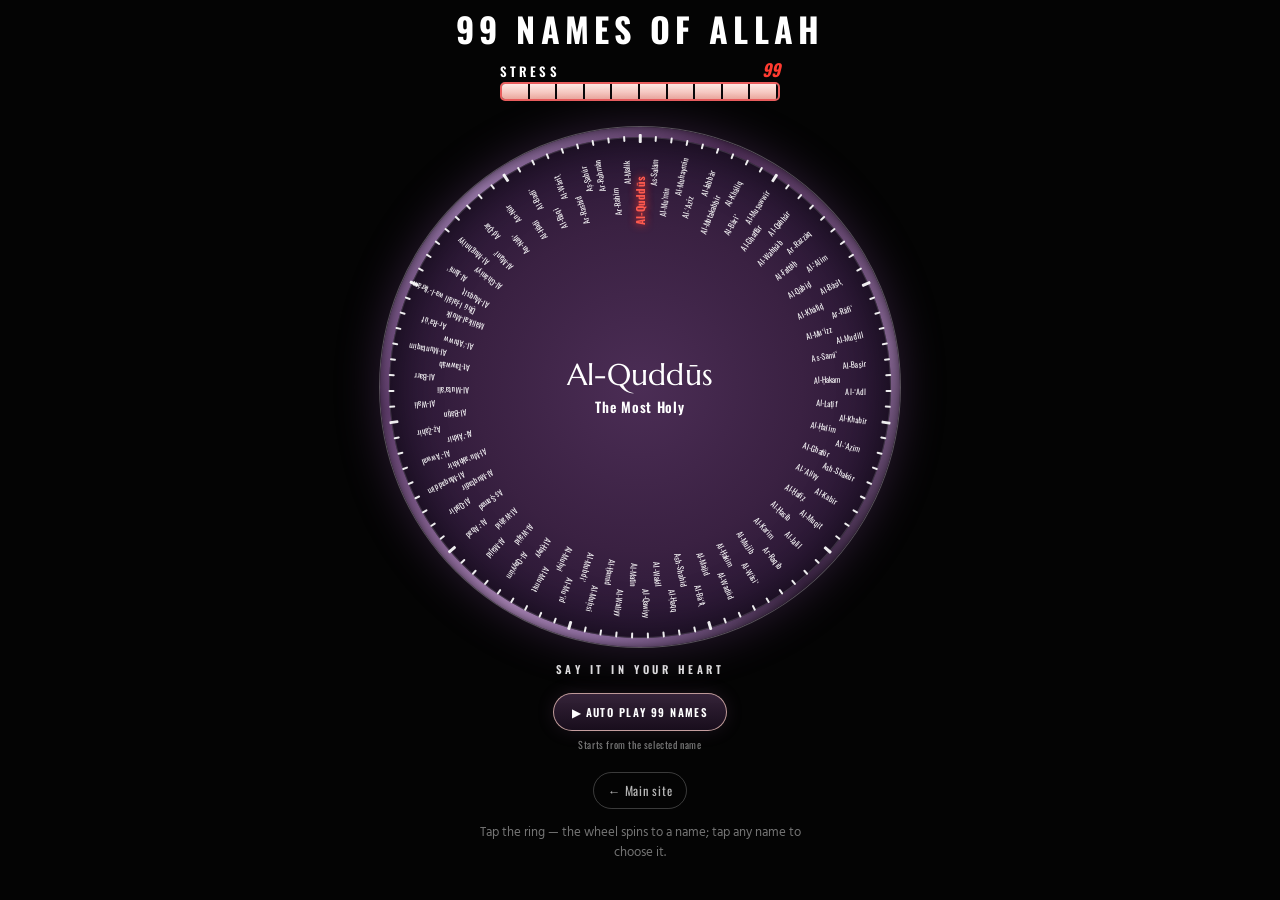
==== dial.html @ 5c5445d1 "Display English names with Arabic pronunciation Co-authored-by: arena-agent <297053741+arena-agent@u" ====
<!DOCTYPE html>
<html lang="en" data-lang="en">
<head>
<meta charset="UTF-8" />
<meta name="viewport" content="width=device-width, initial-scale=1.0" />
<title>99 Names of Allah — The Dial · ৯৯ নামের ঘড়ি</title>
<link rel="preconnect" href="https://fonts.googleapis.com" />
<link rel="preconnect" href="https://fonts.gstatic.com" crossorigin />
<link href="https://fonts.googleapis.com/css2?family=Oswald:wght@400;500;600;700&family=Marcellus&family=Hind+Siliguri:wght@400;500;600&display=swap" rel="stylesheet" />
<link rel="stylesheet" href="dial.css" />
</head>
<body>

<header class="hd">
  <h1>99 NAMES OF ALLAH</h1>
  <div class="stress-row">
    <span class="s-label">STRESS</span>
    <span class="s-val" id="stressVal">99</span>
  </div>
  <div class="bar" aria-hidden="true">
    <div class="fill" id="stressFill"></div>
    <div class="segs"></div>
  </div>
</header>

<main class="stage-wrap">
  <div class="dial" id="dial">
    <div class="rim" aria-hidden="true"></div>
    <div class="face" aria-hidden="true"></div>
    <div class="ticks" id="ticks" aria-hidden="true"></div>

    <!-- rotating wheel of 99 names -->
    <div class="wheel" id="wheel" role="group" aria-label="99-name clock face"></div>
  </div>
  <div class="clock-name" aria-live="polite" aria-atomic="true">
    <div class="nm" id="nm" lang="en" dir="ltr">Al-Quddūs</div>
    <div class="mn" id="mn" lang="en" dir="ltr">The Most Holy</div>
  </div>
</main>

<section class="name-block">
  <div class="mn-bn" id="mnBn">পবিত্রতম</div>
  <div class="motto">SAY IT IN YOUR HEART</div>
  <div class="auto-controls">
    <button class="auto-play" id="autoPlayBtn" type="button" aria-pressed="false">▶ Auto Play 99 Names</button>
    <p class="auto-status" id="autoStatus" role="status" aria-live="polite">Starts from the selected name</p>
  </div>
  <div class="links">
    <a href="index.html">← <span class="lg-bn">মূল সাইট</span><span class="lg-en">Main site</span></a>
  </div>
  <p class="hint">
    <span class="lg-bn">ঘড়ির বৃত্তে চাপ দাও — ইচ্ছেমতো নামে ঘুরবে; কোনো নামে চাপ দিলে সেটাই বাছাই হবে।</span>
    <span class="lg-en">Tap the ring — the wheel spins to a name; tap any name to choose it.</span>
  </p>
</section>

<script src="dial.js"></script>
</body>
</html>
---- dial.css ----
/* ═══ 99 Names of Allah — the dial (clock) ═══
   Design matched to reference: black bg, segmented STRESS bar,
   metallic purple rim, radial 99-name ring, clean center display. */
:root{
  --red:#ff3b30;
  --red-soft:#ff9d94;
  --pink:#f6c9c2;
  --bg:#040404;
  --dial:min(90vw, 58svh, 520px);
}
*{margin:0;padding:0;box-sizing:border-box}
html,body{height:100%}
body{
  background:var(--bg);color:#fff;
  font-family:'Oswald','Arial Narrow',sans-serif;
  display:flex;flex-direction:column;align-items:center;
  min-height:100svh;padding:10px 14px 36px;
  -webkit-tap-highlight-color:transparent;overflow-x:hidden;
}
[data-lang="bn"] .lg-en{display:none !important}
[data-lang="en"] .lg-bn{display:none !important}
a{color:inherit;text-decoration:none}
button{font:inherit;color:inherit;background:none;border:none}

/* ─── header + stress ─── */
.hd{width:min(100%,440px);text-align:center}
.hd h1{
  font-weight:700;font-size:clamp(24px,6vw,34px);
  letter-spacing:.15em;line-height:1.1;
}
.stress-row{
  display:flex;justify-content:space-between;align-items:baseline;
  width:min(55vw,280px);margin:10px auto 0;
}
.s-label{font-weight:600;letter-spacing:.24em;font-size:13px}
.s-val{color:var(--red);font-weight:700;font-size:17px;font-style:italic}
.bar{
  position:relative;width:min(55vw,280px);height:19px;margin:0 auto;
  border:2px solid #e85d5d;border-radius:5px;
  background:#1a0606;overflow:hidden;
}
.fill{
  position:absolute;left:0;top:0;bottom:0;width:100%;
  background:linear-gradient(180deg,#fde8e3,var(--pink) 55%,#eaa79d);
  transition:width .6s ease, background .6s ease;
}
.fill.zen{background:linear-gradient(180deg,#c9f5dd,#7fe3ae 55%,#4cc98a)}
.segs{
  position:absolute;inset:0;pointer-events:none;
  background:repeating-linear-gradient(
    to right, transparent 0 calc(10% - 2px),
    #090608 calc(10% - 2px) 10%
  );
}

/* ─── dial ─── */
.stage-wrap{
  position:relative;display:flex;flex-direction:column;align-items:center;
  width:var(--dial);margin-top:26px;
}
.dial{
  position:relative;width:100%;aspect-ratio:1;
  user-select:none;
}
/* metallic purple outer rim (like the reference photo) */
.rim{
  position:absolute;inset:0;border-radius:50%;
  background:
    conic-gradient(from 210deg,
      #a17eae 0deg, #5d3b69 55deg, #9273a3 110deg,
      #4a2b52 170deg, #82638f 230deg, #392341 290deg,
      #8c6b9d 340deg, #a17eae 360deg);
  box-shadow:
    0 0 0 1px rgba(255,255,255,.28),
    0 0 46px rgba(150,90,180,.28),
    inset 0 0 10px rgba(0,0,0,.55);
}
.face{
  position:absolute;inset:1.8%;border-radius:50%;
  background:
    radial-gradient(circle at 50% 50%, #4b2d55 0%, #3a2142 46%, #241430 78%, #150a18 100%);
  box-shadow:
    inset 0 0 0 1px rgba(255,255,255,.14),
    inset 0 0 46px rgba(0,0,0,.6);
}
.ticks,.wheel{position:absolute;inset:1.8%;border-radius:50%}
.ticks{pointer-events:none}
.tick{
  position:absolute;left:50%;top:50%;width:2px;height:6px;
  background:rgba(255,255,255,.92);border-radius:1px;
  transform-origin:0 0;
}
.tick.long{height:9px;width:2.5px}

.wheel{transition:transform 1.4s cubic-bezier(.12,.72,.15,1);cursor:pointer}
/* names run RADIALLY (along the radius), two staggered rows — as in the reference */
.lbl{
  position:absolute;left:50%;top:50%;
  transform-origin:0 0;white-space:nowrap;
  font-family:'Oswald','Arial Narrow',sans-serif;direction:ltr;unicode-bidi:normal;
  font-size:clamp(5px,1.55vw,8px);
  font-weight:400;letter-spacing:.01em;line-height:1;
  color:rgba(255,255,255,.94);
  padding:0;cursor:pointer;
  transition:color .2s, text-shadow .2s, font-size .25s ease;
}
.lbl:hover{color:#ffd9d5;text-shadow:0 0 6px rgba(255,80,70,.8)}
.lbl.on{
  z-index:3;font-size:clamp(7.5px,2.3vw,11px);
  color:#ff5a4e;text-shadow:0 0 8px rgba(255,59,48,.95);font-weight:700;
}
.lbl:focus-visible,.links a:focus-visible{
  outline:2px solid var(--pink);outline-offset:3px;
}

/* ─── selected name: below the dial on phones, centered inside on laptops/desktops ─── */
.clock-name{text-align:center;width:100%;margin-top:18px}
.name-block{text-align:center;margin-top:14px;width:min(100%,520px)}
.nm{
  font-family:'Marcellus',serif;font-size:clamp(38px,10vw,50px);
  line-height:1.05;letter-spacing:.01em;direction:ltr;
}
.mn{font-weight:600;font-size:16px;letter-spacing:.05em;margin-top:8px}
.mn-bn{display:none}
.motto{
  margin-top:0;font-weight:600;font-size:11px;
  letter-spacing:.32em;color:rgba(255,255,255,.88);
}
.auto-controls{display:grid;justify-items:center;gap:6px;margin-top:16px}
.auto-play{
  min-height:38px;padding:8px 18px;border:1px solid rgba(246,201,194,.75);
  border-radius:999px;background:linear-gradient(180deg,rgba(111,72,119,.46),rgba(37,20,43,.64));
  color:#fff;font-size:11px;font-weight:600;letter-spacing:.13em;text-transform:uppercase;
  cursor:pointer;box-shadow:0 0 18px rgba(145,95,158,.16);
  transition:background .2s,border-color .2s,box-shadow .2s,transform .2s;
}
.auto-play:hover{border-color:var(--pink);box-shadow:0 0 18px rgba(255,120,110,.3)}
.auto-play:active{transform:scale(.97)}
.auto-play[aria-pressed="true"]{border-color:var(--red-soft);background:rgba(120,27,34,.48)}
.auto-status{min-height:14px;color:rgba(255,255,255,.48);font-size:10px;letter-spacing:.06em}
.links{
  margin-top:20px;display:flex;gap:14px;justify-content:center;flex-wrap:wrap;
  font-size:12.5px;letter-spacing:.06em;
}
.links a{
  color:rgba(255,255,255,.72);border:1px solid rgba(255,255,255,.22);
  padding:8px 14px;border-radius:99px;transition:.25s;
}
.links a:hover{color:#fff;border-color:var(--red);box-shadow:0 0 14px rgba(255,59,48,.35)}
.hint{
  margin-top:14px;font-family:'Hind Siliguri','Oswald',sans-serif;
  font-size:12.5px;line-height:1.55;color:rgba(255,255,255,.45);
  max-width:340px;margin-left:auto;margin-right:auto;
}
@media (min-width:768px){
  .clock-name{
    position:absolute;left:50%;top:50%;transform:translate(-50%,-50%);
    width:70%;margin:0;z-index:4;pointer-events:none;
  }
  .clock-name .nm{font-size:clamp(18px,2.5vw,30px);line-height:1.08}
  .clock-name .mn{font-size:clamp(10px,1.15vw,14px);line-height:1.25;margin-top:6px}
}
@media (max-width:420px){
  .hd h1{letter-spacing:.1em}
}
@media (prefers-reduced-motion:reduce){
  .wheel{transition-duration:.2s !important}
}
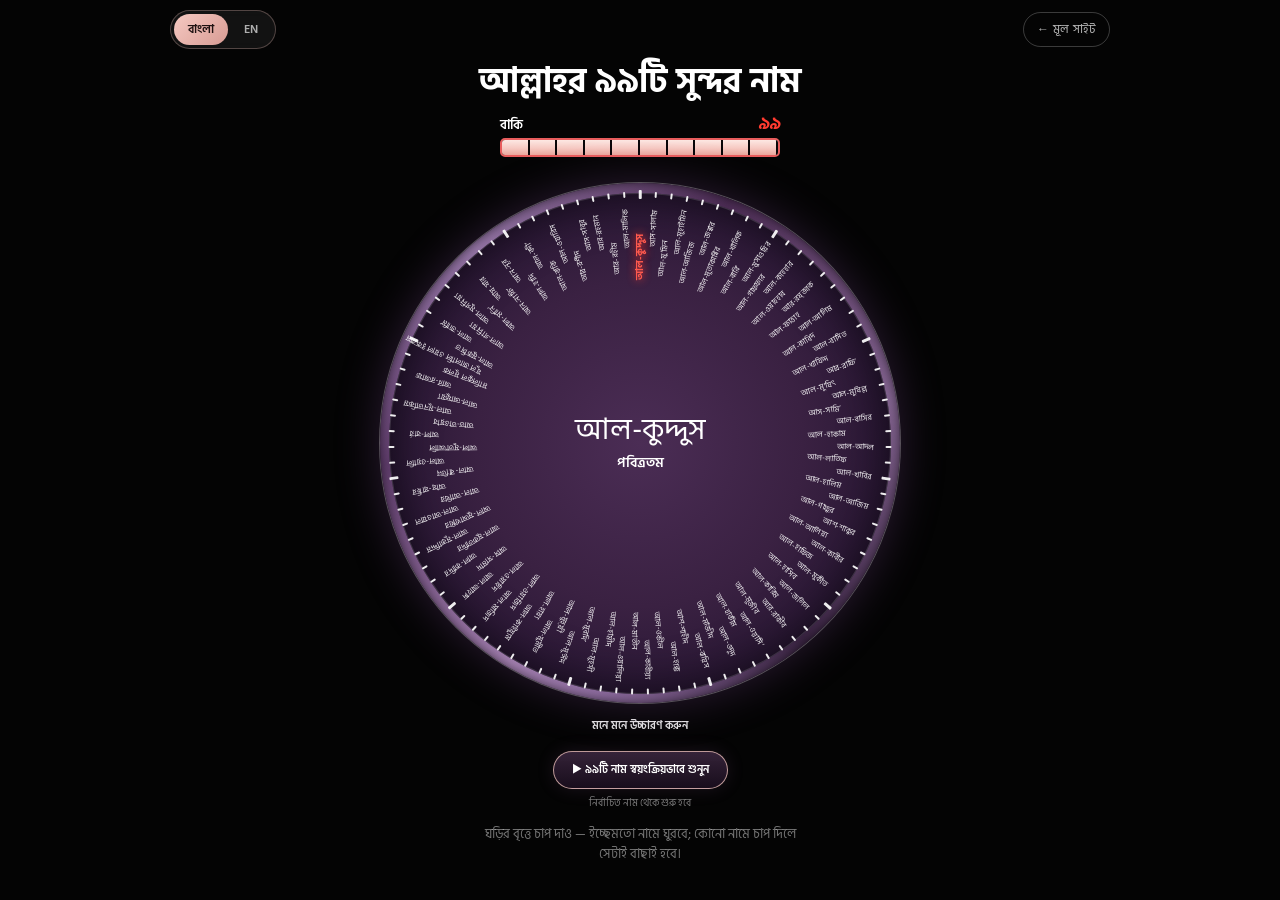
==== commit 509c67f3: "Sync Bangla and English across site and dial Co-authored-by: arena-agent <297053741+arena-agent@user" ====
--- a/dial.html
+++ b/dial.html
@@ -1,9 +1,10 @@
 <!DOCTYPE html>
-<html lang="en" data-lang="en">
+<html lang="bn" data-lang="bn">
 <head>
 <meta charset="UTF-8" />
 <meta name="viewport" content="width=device-width, initial-scale=1.0" />
-<title>99 Names of Allah — The Dial · ৯৯ নামের ঘড়ি</title>
+<title>আল্লাহর ৯৯টি সুন্দর নাম · ডায়াল</title>
+<meta id="pageDescription" name="description" content="আল্লাহর ৯৯টি সুন্দর নাম, বাংলা উচ্চারণ ও অর্থসহ ইন্টার‌্যাকটিভ ডায়াল।" />
 <link rel="preconnect" href="https://fonts.googleapis.com" />
 <link rel="preconnect" href="https://fonts.gstatic.com" crossorigin />
 <link href="https://fonts.googleapis.com/css2?family=Oswald:wght@400;500;600;700&family=Marcellus&family=Hind+Siliguri:wght@400;500;600&display=swap" rel="stylesheet" />
@@ -11,11 +12,22 @@
 </head>
 <body>
 
+<nav class="site-nav" aria-label="সাইট নেভিগেশন">
+  <div class="lang-toggle" role="group" aria-label="ওয়েবসাইটের ভাষা">
+    <button type="button" data-ui="bn" class="active">বাংলা</button>
+    <button type="button" data-ui="en">EN</button>
+  </div>
+  <a class="home-link" href="index.html">
+    <span class="lg-bn">← মূল সাইট</span>
+    <span class="lg-en">← Main site</span>
+  </a>
+</nav>
+
 <header class="hd">
-  <h1>99 NAMES OF ALLAH</h1>
+  <h1><span class="lg-bn">আল্লাহর ৯৯টি সুন্দর নাম</span><span class="lg-en">99 NAMES OF ALLAH</span></h1>
   <div class="stress-row">
-    <span class="s-label">STRESS</span>
-    <span class="s-val" id="stressVal">99</span>
+    <span class="s-label"><span class="lg-bn">বাকি</span><span class="lg-en">REMAINING</span></span>
+    <span class="s-val" id="stressVal">৯৯</span>
   </div>
   <div class="bar" aria-hidden="true">
     <div class="fill" id="stressFill"></div>
@@ -30,23 +42,19 @@
     <div class="ticks" id="ticks" aria-hidden="true"></div>
 
     <!-- rotating wheel of 99 names -->
-    <div class="wheel" id="wheel" role="group" aria-label="99-name clock face"></div>
+    <div class="wheel" id="wheel" role="group" aria-label="৯৯টি নামের ডায়াল"></div>
   </div>
   <div class="clock-name" aria-live="polite" aria-atomic="true">
-    <div class="nm" id="nm" lang="en" dir="ltr">Al-Quddūs</div>
-    <div class="mn" id="mn" lang="en" dir="ltr">The Most Holy</div>
+    <div class="nm" id="nm" lang="bn" dir="ltr">আল-কুদ্দুস</div>
+    <div class="mn" id="mn" lang="bn" dir="ltr">পবিত্রতম</div>
   </div>
 </main>
 
 <section class="name-block">
-  <div class="mn-bn" id="mnBn">পবিত্রতম</div>
-  <div class="motto">SAY IT IN YOUR HEART</div>
+  <div class="motto"><span class="lg-bn">মনে মনে উচ্চারণ করুন</span><span class="lg-en">SAY IT IN YOUR HEART</span></div>
   <div class="auto-controls">
-    <button class="auto-play" id="autoPlayBtn" type="button" aria-pressed="false">▶ Auto Play 99 Names</button>
-    <p class="auto-status" id="autoStatus" role="status" aria-live="polite">Starts from the selected name</p>
-  </div>
-  <div class="links">
-    <a href="index.html">← <span class="lg-bn">মূল সাইট</span><span class="lg-en">Main site</span></a>
+    <button class="auto-play" id="autoPlayBtn" type="button" aria-pressed="false">▶ ৯৯টি নাম স্বয়ংক্রিয়ভাবে শুনুন</button>
+    <p class="auto-status" id="autoStatus" role="status" aria-live="polite">নির্বাচিত নাম থেকে শুরু হবে</p>
   </div>
   <p class="hint">
     <span class="lg-bn">ঘড়ির বৃত্তে চাপ দাও — ইচ্ছেমতো নামে ঘুরবে; কোনো নামে চাপ দিলে সেটাই বাছাই হবে।</span>
--- a/dial.css
+++ b/dial.css
@@ -1,5 +1,5 @@
 /* ═══ 99 Names of Allah — the dial (clock) ═══
-   Design matched to reference: black bg, segmented STRESS bar,
+   Design matched to reference: black bg, segmented remaining-count bar,
    metallic purple rim, radial 99-name ring, clean center display. */
 :root{
   --red:#ff3b30;
@@ -21,6 +21,29 @@
 [data-lang="en"] .lg-bn{display:none !important}
 a{color:inherit;text-decoration:none}
 button{font:inherit;color:inherit;background:none;border:none}
+html[data-lang="bn"] body{font-family:'Hind Siliguri',sans-serif}
+
+/* ─── shared site navigation ─── */
+.site-nav{
+  width:min(100%,940px);display:flex;align-items:center;justify-content:space-between;
+  gap:14px;margin:0 auto 14px;
+}
+.lang-toggle{
+  display:flex;gap:2px;padding:3px;flex:0 0 auto;
+  border:1px solid rgba(246,201,194,.28);border-radius:99px;
+  background:rgba(255,255,255,.06);backdrop-filter:blur(6px);
+}
+.lang-toggle button{
+  padding:6px 14px;border-radius:99px;color:rgba(255,255,255,.66);
+  font-size:12px;font-weight:600;cursor:pointer;transition:.2s;
+}
+.lang-toggle button:hover{color:#fff}
+.lang-toggle button.active{color:#1e1111;background:linear-gradient(135deg,#f6c9c2,#d79b93)}
+.home-link{
+  border:1px solid rgba(255,255,255,.22);border-radius:99px;padding:7px 13px;
+  color:rgba(255,255,255,.72);font-size:12px;letter-spacing:.03em;transition:.2s;
+}
+.home-link:hover{color:#fff;border-color:var(--pink)}
 
 /* ─── header + stress ─── */
 .hd{width:min(100%,440px);text-align:center}
@@ -28,11 +51,13 @@
   font-weight:700;font-size:clamp(24px,6vw,34px);
   letter-spacing:.15em;line-height:1.1;
 }
+html[data-lang="bn"] body .hd h1{letter-spacing:0}
 .stress-row{
   display:flex;justify-content:space-between;align-items:baseline;
   width:min(55vw,280px);margin:10px auto 0;
 }
 .s-label{font-weight:600;letter-spacing:.24em;font-size:13px}
+html[data-lang="bn"] body .s-label{letter-spacing:0}
 .s-val{color:var(--red);font-weight:700;font-size:17px;font-style:italic}
 .bar{
   position:relative;width:min(55vw,280px);height:19px;margin:0 auto;
@@ -109,7 +134,9 @@
   z-index:3;font-size:clamp(7.5px,2.3vw,11px);
   color:#ff5a4e;text-shadow:0 0 8px rgba(255,59,48,.95);font-weight:700;
 }
-.lbl:focus-visible,.links a:focus-visible{
+html[data-lang="bn"] body .lbl{font-family:'Hind Siliguri',sans-serif}
+html[data-lang="bn"] body .lbl.on{font-size:clamp(7px,2vw,10px)}
+.lbl:focus-visible,.home-link:focus-visible{
   outline:2px solid var(--pink);outline-offset:3px;
 }
 
@@ -120,8 +147,11 @@
   font-family:'Marcellus',serif;font-size:clamp(38px,10vw,50px);
   line-height:1.05;letter-spacing:.01em;direction:ltr;
 }
+html[data-lang="bn"] body .nm{
+  font-family:'Hind Siliguri',sans-serif;font-size:clamp(30px,8vw,42px);
+  line-height:1.2;letter-spacing:0;
+}
 .mn{font-weight:600;font-size:16px;letter-spacing:.05em;margin-top:8px}
-.mn-bn{display:none}
 .motto{
   margin-top:0;font-weight:600;font-size:11px;
   letter-spacing:.32em;color:rgba(255,255,255,.88);
@@ -136,17 +166,12 @@
 }
 .auto-play:hover{border-color:var(--pink);box-shadow:0 0 18px rgba(255,120,110,.3)}
 .auto-play:active{transform:scale(.97)}
+html[data-lang="bn"] body .auto-play,
+html[data-lang="bn"] body .auto-status,
+html[data-lang="bn"] body .motto,
+html[data-lang="bn"] body .mn{letter-spacing:0}
 .auto-play[aria-pressed="true"]{border-color:var(--red-soft);background:rgba(120,27,34,.48)}
 .auto-status{min-height:14px;color:rgba(255,255,255,.48);font-size:10px;letter-spacing:.06em}
-.links{
-  margin-top:20px;display:flex;gap:14px;justify-content:center;flex-wrap:wrap;
-  font-size:12.5px;letter-spacing:.06em;
-}
-.links a{
-  color:rgba(255,255,255,.72);border:1px solid rgba(255,255,255,.22);
-  padding:8px 14px;border-radius:99px;transition:.25s;
-}
-.links a:hover{color:#fff;border-color:var(--red);box-shadow:0 0 14px rgba(255,59,48,.35)}
 .hint{
   margin-top:14px;font-family:'Hind Siliguri','Oswald',sans-serif;
   font-size:12.5px;line-height:1.55;color:rgba(255,255,255,.45);
@@ -158,6 +183,7 @@
     width:70%;margin:0;z-index:4;pointer-events:none;
   }
   .clock-name .nm{font-size:clamp(18px,2.5vw,30px);line-height:1.08}
+  html[data-lang="bn"] body .clock-name .nm{font-size:clamp(18px,2.5vw,30px);line-height:1.12}
   .clock-name .mn{font-size:clamp(10px,1.15vw,14px);line-height:1.25;margin-top:6px}
 }
 @media (max-width:420px){
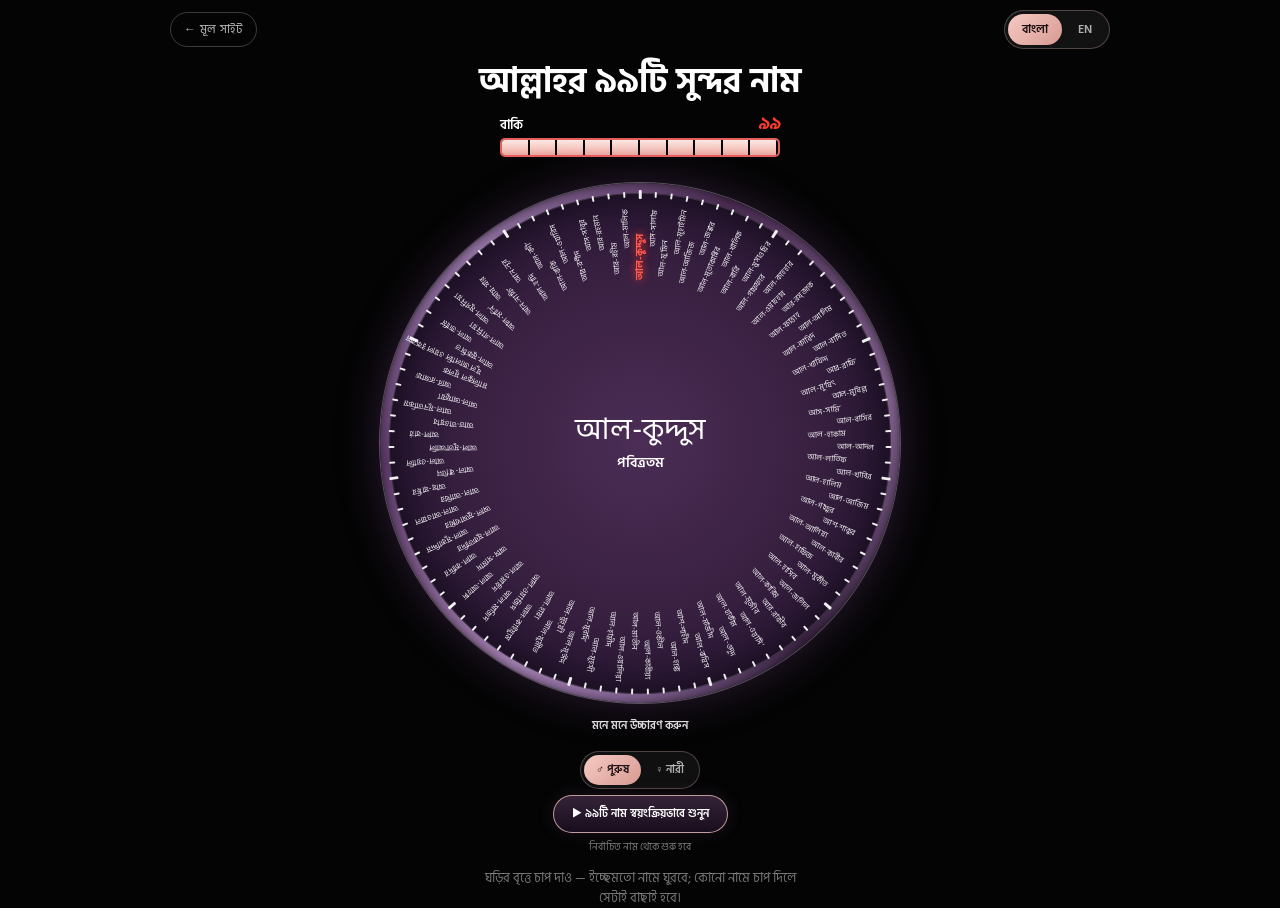
==== commit 14c02469: "Add male and female voices for Arabic names Co-authored-by: arena-agent <297053741+arena-agent@users" ====
--- a/dial.html
+++ b/dial.html
@@ -13,14 +13,14 @@
 <body>
 
 <nav class="site-nav" aria-label="সাইট নেভিগেশন">
+  <a class="home-link" href="index.html">
+    <span class="lg-bn">← মূল সাইট</span>
+    <span class="lg-en">← Main site</span>
+  </a>
   <div class="lang-toggle" role="group" aria-label="ওয়েবসাইটের ভাষা">
     <button type="button" data-ui="bn" class="active">বাংলা</button>
     <button type="button" data-ui="en">EN</button>
   </div>
-  <a class="home-link" href="index.html">
-    <span class="lg-bn">← মূল সাইট</span>
-    <span class="lg-en">← Main site</span>
-  </a>
 </nav>
 
 <header class="hd">
@@ -53,6 +53,10 @@
 <section class="name-block">
   <div class="motto"><span class="lg-bn">মনে মনে উচ্চারণ করুন</span><span class="lg-en">SAY IT IN YOUR HEART</span></div>
   <div class="auto-controls">
+    <div class="voice-toggle" role="group" aria-label="আরবি নামের কণ্ঠস্বর">
+      <button type="button" data-voice="male" aria-pressed="true"><span aria-hidden="true">♂</span> <span class="lg-bn">পুরুষ</span><span class="lg-en">Male</span></button>
+      <button type="button" data-voice="female" aria-pressed="false"><span aria-hidden="true">♀</span> <span class="lg-bn">নারী</span><span class="lg-en">Female</span></button>
+    </div>
     <button class="auto-play" id="autoPlayBtn" type="button" aria-pressed="false">▶ ৯৯টি নাম স্বয়ংক্রিয়ভাবে শুনুন</button>
     <p class="auto-status" id="autoStatus" role="status" aria-live="polite">নির্বাচিত নাম থেকে শুরু হবে</p>
   </div>
--- a/dial.css
+++ b/dial.css
@@ -39,6 +39,16 @@
 }
 .lang-toggle button:hover{color:#fff}
 .lang-toggle button.active{color:#1e1111;background:linear-gradient(135deg,#f6c9c2,#d79b93)}
+.voice-toggle{
+  display:flex;gap:2px;padding:3px;border:1px solid rgba(246,201,194,.28);
+  border-radius:99px;background:rgba(255,255,255,.05);
+}
+.voice-toggle button{
+  padding:6px 12px;border-radius:99px;color:rgba(255,255,255,.66);
+  font-size:11px;font-weight:600;cursor:pointer;transition:.2s;
+}
+.voice-toggle button:hover{color:#fff}
+.voice-toggle button.active{color:#1e1111;background:linear-gradient(135deg,#f6c9c2,#d79b93)}
 .home-link{
   border:1px solid rgba(255,255,255,.22);border-radius:99px;padding:7px 13px;
   color:rgba(255,255,255,.72);font-size:12px;letter-spacing:.03em;transition:.2s;
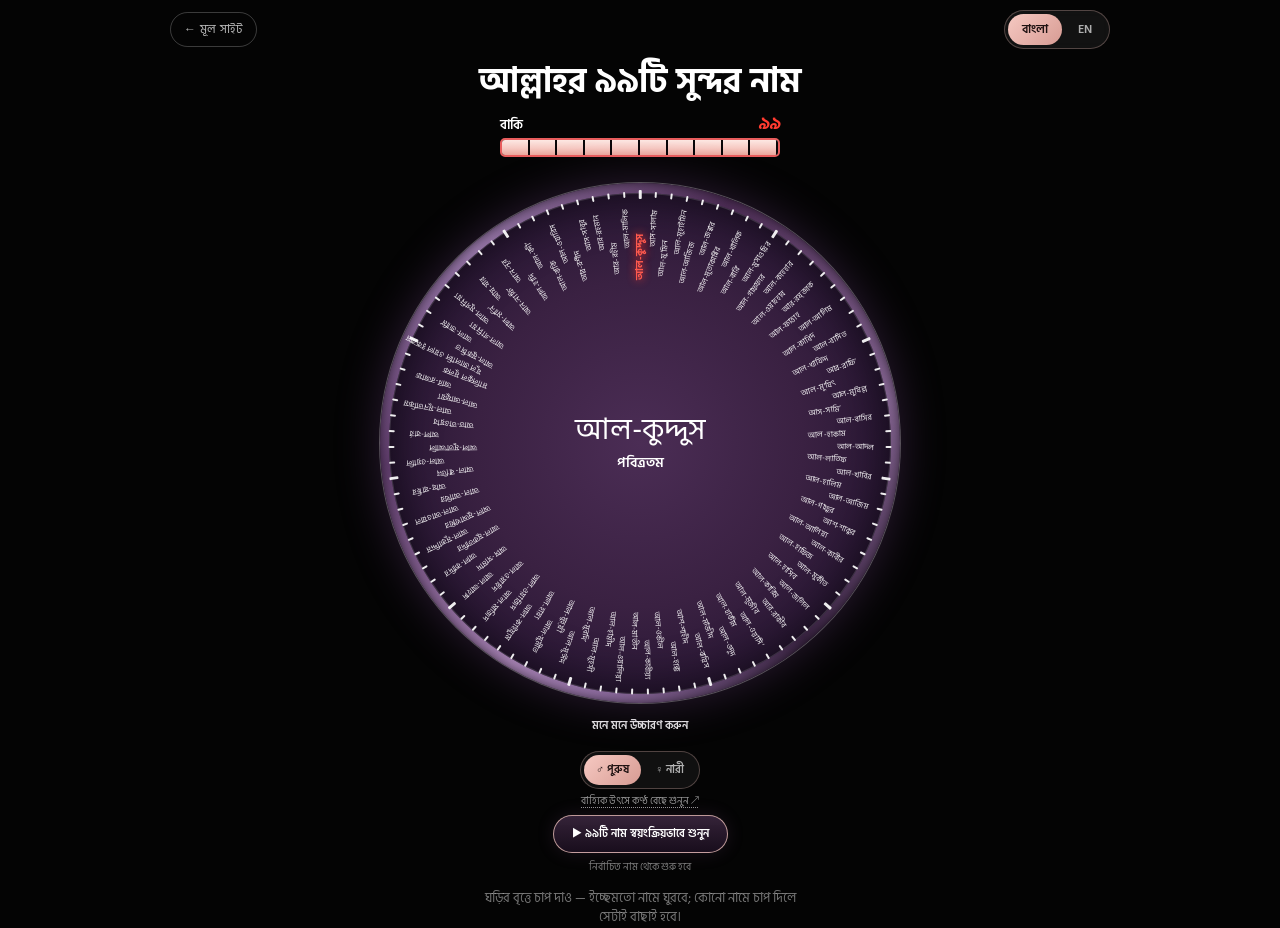
==== commit 970fc103: "Link to original Arabic voice recordings Co-authored-by: arena-agent <297053741+arena-agent@users.no" ====
--- a/dial.html
+++ b/dial.html
@@ -57,6 +57,9 @@
       <button type="button" data-voice="male" aria-pressed="true"><span aria-hidden="true">♂</span> <span class="lg-bn">পুরুষ</span><span class="lg-en">Male</span></button>
       <button type="button" data-voice="female" aria-pressed="false"><span aria-hidden="true">♀</span> <span class="lg-bn">নারী</span><span class="lg-en">Female</span></button>
     </div>
+    <a class="voice-source-link" href="https://physiciansoftheheart.com/page-index.htm" target="_blank" rel="noopener noreferrer">
+      <span class="lg-bn">বাহ্যিক উৎসে কণ্ঠ বেছে শুনুন ↗</span><span class="lg-en">Choose a voice on the source site ↗</span>
+    </a>
     <button class="auto-play" id="autoPlayBtn" type="button" aria-pressed="false">▶ ৯৯টি নাম স্বয়ংক্রিয়ভাবে শুনুন</button>
     <p class="auto-status" id="autoStatus" role="status" aria-live="polite">নির্বাচিত নাম থেকে শুরু হবে</p>
   </div>
--- a/dial.css
+++ b/dial.css
@@ -49,6 +49,12 @@
 }
 .voice-toggle button:hover{color:#fff}
 .voice-toggle button.active{color:#1e1111;background:linear-gradient(135deg,#f6c9c2,#d79b93)}
+.voice-source-link{
+  color:rgba(255,255,255,.58);font-size:10px;line-height:1.35;text-align:center;
+  text-decoration:underline;text-decoration-style:dotted;text-underline-offset:3px;
+  transition:color .2s;
+}
+.voice-source-link:hover,.voice-source-link:focus-visible{color:#fff}
 .home-link{
   border:1px solid rgba(255,255,255,.22);border-radius:99px;padding:7px 13px;
   color:rgba(255,255,255,.72);font-size:12px;letter-spacing:.03em;transition:.2s;
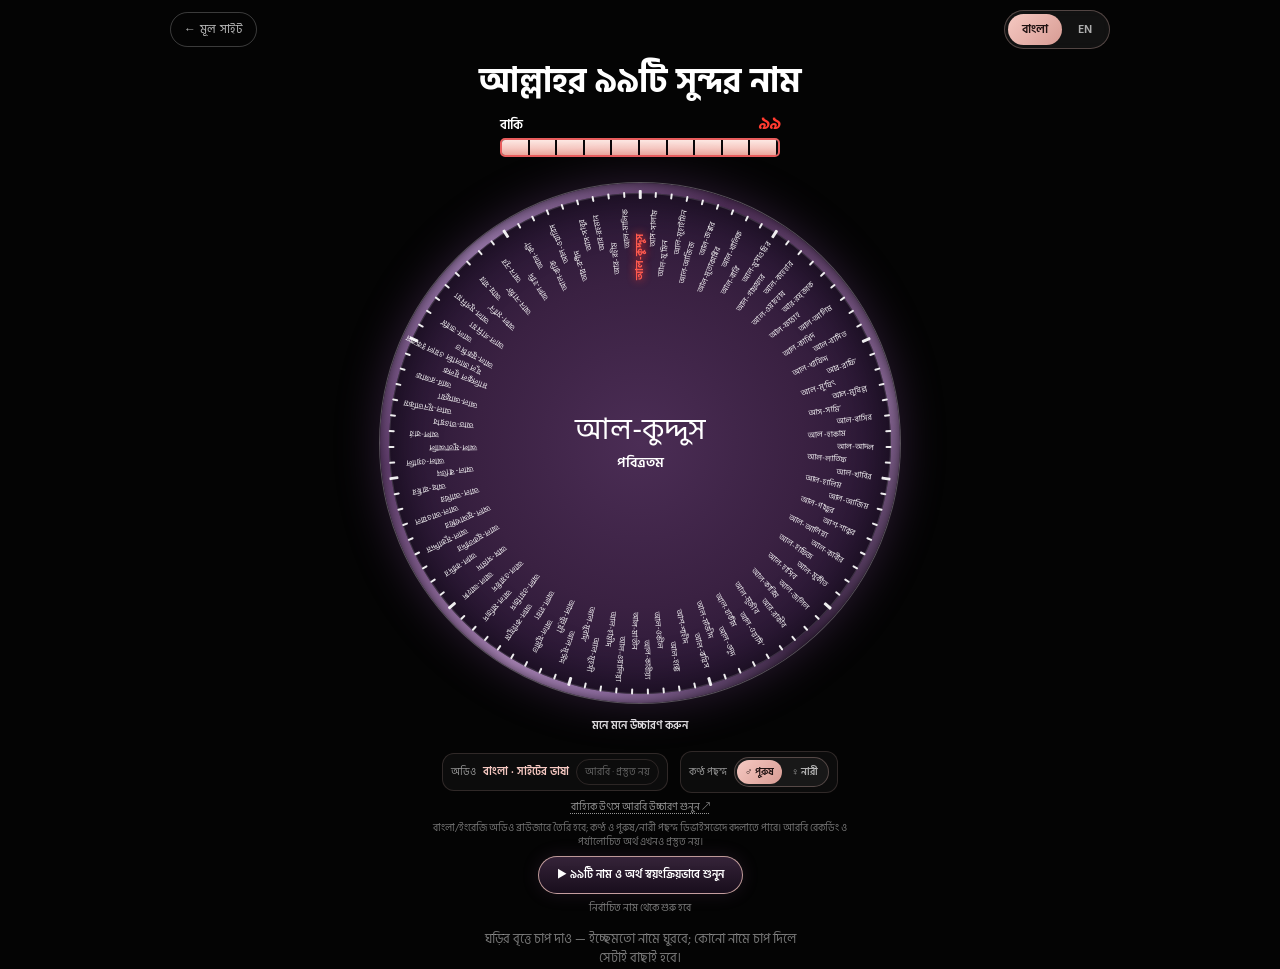
==== commit c56cc1b0: "Add browser speech for name meanings Co-authored-by: arena-agent <297053741+arena-agent@users.norepl" ====
--- a/dial.html
+++ b/dial.html
@@ -53,14 +53,30 @@
 <section class="name-block">
   <div class="motto"><span class="lg-bn">মনে মনে উচ্চারণ করুন</span><span class="lg-en">SAY IT IN YOUR HEART</span></div>
   <div class="auto-controls">
-    <div class="voice-toggle" role="group" aria-label="আরবি নামের কণ্ঠস্বর">
-      <button type="button" data-voice="male" aria-pressed="true"><span aria-hidden="true">♂</span> <span class="lg-bn">পুরুষ</span><span class="lg-en">Male</span></button>
-      <button type="button" data-voice="female" aria-pressed="false"><span aria-hidden="true">♀</span> <span class="lg-bn">নারী</span><span class="lg-en">Female</span></button>
+    <div class="audio-settings">
+      <div class="audio-language-control" role="group" aria-label="অডিওর ভাষা">
+        <span class="audio-setting-label"><span class="lg-bn">অডিও</span><span class="lg-en">Audio</span></span>
+        <strong id="audioLanguageLabel" aria-live="polite">বাংলা · সাইটের ভাষা</strong>
+        <button class="audio-language-pending" type="button" disabled aria-describedby="audioNotice" title="Arabic recordings and reviewed meanings are pending">
+          <span class="lg-bn">আরবি · প্রস্তুত নয়</span><span class="lg-en">Arabic · not ready</span>
+        </button>
+      </div>
+      <div class="audio-voice-control">
+        <span class="audio-setting-label"><span class="lg-bn">কণ্ঠ পছন্দ</span><span class="lg-en">Voice preference</span></span>
+        <div class="voice-toggle" role="group" aria-label="ডিভাইসের কণ্ঠ পছন্দ">
+          <button type="button" data-voice="male" aria-pressed="true"><span aria-hidden="true">♂</span> <span class="lg-bn">পুরুষ</span><span class="lg-en">Male</span></button>
+          <button type="button" data-voice="female" aria-pressed="false"><span aria-hidden="true">♀</span> <span class="lg-bn">নারী</span><span class="lg-en">Female</span></button>
+        </div>
+      </div>
+      <a class="voice-source-link" href="https://physiciansoftheheart.com/page-index.htm" target="_blank" rel="noopener noreferrer">
+        <span class="lg-bn">বাহ্যিক উৎসে আরবি উচ্চারণ শুনুন ↗</span><span class="lg-en">Listen to Arabic on the external source ↗</span>
+      </a>
     </div>
-    <a class="voice-source-link" href="https://physiciansoftheheart.com/page-index.htm" target="_blank" rel="noopener noreferrer">
-      <span class="lg-bn">বাহ্যিক উৎসে কণ্ঠ বেছে শুনুন ↗</span><span class="lg-en">Choose a voice on the source site ↗</span>
-    </a>
-    <button class="auto-play" id="autoPlayBtn" type="button" aria-pressed="false">▶ ৯৯টি নাম স্বয়ংক্রিয়ভাবে শুনুন</button>
+    <p class="audio-note" id="audioNotice">
+      <span class="lg-bn">বাংলা/ইংরেজি অডিও ব্রাউজারে তৈরি হবে; কণ্ঠ ও পুরুষ/নারী পছন্দ ডিভাইসভেদে বদলাতে পারে। আরবি রেকর্ডিং ও পর্যালোচিত অর্থ এখনও প্রস্তুত নয়।</span>
+      <span class="lg-en">Bangla/English speech is generated by your browser; available voices and gender matching vary by device. Arabic recordings and reviewed meanings are not ready yet.</span>
+    </p>
+    <button class="auto-play" id="autoPlayBtn" type="button" aria-pressed="false">▶ ৯৯টি নাম ও অর্থ স্বয়ংক্রিয়ভাবে শুনুন</button>
     <p class="auto-status" id="autoStatus" role="status" aria-live="polite">নির্বাচিত নাম থেকে শুরু হবে</p>
   </div>
   <p class="hint">
@@ -69,6 +85,7 @@
   </p>
 </section>
 
+<script src="name-speech.js"></script>
 <script src="dial.js"></script>
 </body>
 </html>
--- a/dial.css
+++ b/dial.css
@@ -55,6 +55,27 @@
   transition:color .2s;
 }
 .voice-source-link:hover,.voice-source-link:focus-visible{color:#fff}
+.audio-settings{
+  width:100%;display:flex;align-items:center;justify-content:center;
+  flex-wrap:wrap;gap:8px 12px;
+}
+.audio-language-control,.audio-voice-control{
+  display:inline-flex;align-items:center;justify-content:center;gap:7px;
+  padding:5px 8px;border:1px solid rgba(246,201,194,.15);
+  border-radius:12px;background:rgba(255,255,255,.035);
+}
+.audio-setting-label{font-size:10px;color:rgba(255,255,255,.58)}
+#audioLanguageLabel{font-size:11px;color:var(--pink);font-weight:600}
+.audio-language-pending{
+  padding:4px 8px;border:1px solid rgba(246,201,194,.2);border-radius:99px;
+  color:rgba(255,255,255,.5);font-size:10px;cursor:not-allowed;opacity:.7;
+}
+.audio-note{
+  width:100%;max-width:420px;color:rgba(255,255,255,.44);
+  font-size:10px;line-height:1.45;text-align:center;
+}
+.audio-voice-control .voice-toggle{padding:2px}
+.audio-voice-control .voice-toggle button{padding:4px 8px;font-size:10px}
 .home-link{
   border:1px solid rgba(255,255,255,.22);border-radius:99px;padding:7px 13px;
   color:rgba(255,255,255,.72);font-size:12px;letter-spacing:.03em;transition:.2s;
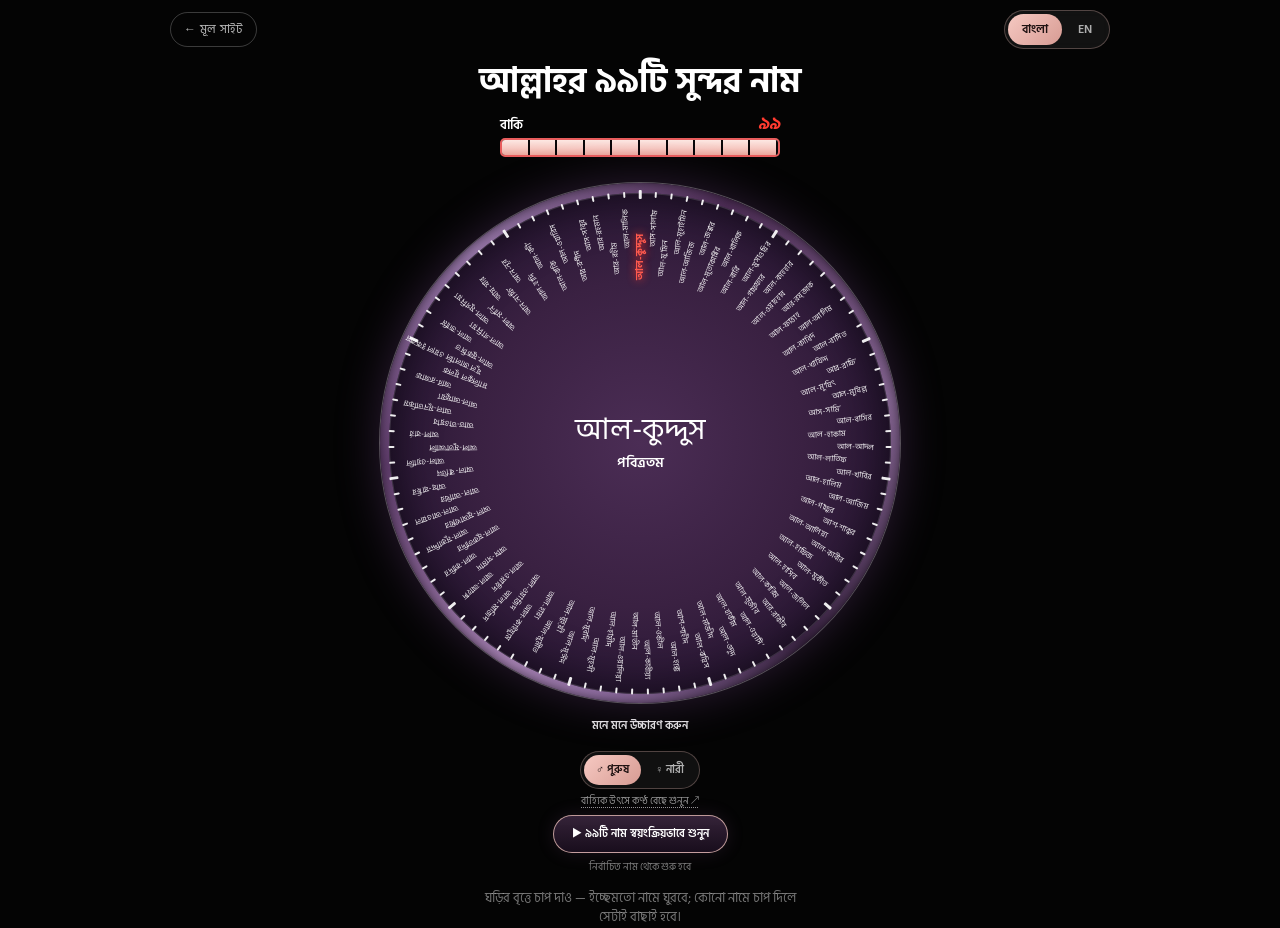
==== commit b258c9ce: "Revert "Add browser audio for names and meanings"" ====
--- a/dial.html
+++ b/dial.html
@@ -53,30 +53,14 @@
 <section class="name-block">
   <div class="motto"><span class="lg-bn">মনে মনে উচ্চারণ করুন</span><span class="lg-en">SAY IT IN YOUR HEART</span></div>
   <div class="auto-controls">
-    <div class="audio-settings">
-      <div class="audio-language-control" role="group" aria-label="অডিওর ভাষা">
-        <span class="audio-setting-label"><span class="lg-bn">অডিও</span><span class="lg-en">Audio</span></span>
-        <strong id="audioLanguageLabel" aria-live="polite">বাংলা · সাইটের ভাষা</strong>
-        <button class="audio-language-pending" type="button" disabled aria-describedby="audioNotice" title="Arabic recordings and reviewed meanings are pending">
-          <span class="lg-bn">আরবি · প্রস্তুত নয়</span><span class="lg-en">Arabic · not ready</span>
-        </button>
-      </div>
-      <div class="audio-voice-control">
-        <span class="audio-setting-label"><span class="lg-bn">কণ্ঠ পছন্দ</span><span class="lg-en">Voice preference</span></span>
-        <div class="voice-toggle" role="group" aria-label="ডিভাইসের কণ্ঠ পছন্দ">
-          <button type="button" data-voice="male" aria-pressed="true"><span aria-hidden="true">♂</span> <span class="lg-bn">পুরুষ</span><span class="lg-en">Male</span></button>
-          <button type="button" data-voice="female" aria-pressed="false"><span aria-hidden="true">♀</span> <span class="lg-bn">নারী</span><span class="lg-en">Female</span></button>
-        </div>
-      </div>
-      <a class="voice-source-link" href="https://physiciansoftheheart.com/page-index.htm" target="_blank" rel="noopener noreferrer">
-        <span class="lg-bn">বাহ্যিক উৎসে আরবি উচ্চারণ শুনুন ↗</span><span class="lg-en">Listen to Arabic on the external source ↗</span>
-      </a>
+    <div class="voice-toggle" role="group" aria-label="আরবি নামের কণ্ঠস্বর">
+      <button type="button" data-voice="male" aria-pressed="true"><span aria-hidden="true">♂</span> <span class="lg-bn">পুরুষ</span><span class="lg-en">Male</span></button>
+      <button type="button" data-voice="female" aria-pressed="false"><span aria-hidden="true">♀</span> <span class="lg-bn">নারী</span><span class="lg-en">Female</span></button>
     </div>
-    <p class="audio-note" id="audioNotice">
-      <span class="lg-bn">বাংলা/ইংরেজি অডিও ব্রাউজারে তৈরি হবে; কণ্ঠ ও পুরুষ/নারী পছন্দ ডিভাইসভেদে বদলাতে পারে। আরবি রেকর্ডিং ও পর্যালোচিত অর্থ এখনও প্রস্তুত নয়।</span>
-      <span class="lg-en">Bangla/English speech is generated by your browser; available voices and gender matching vary by device. Arabic recordings and reviewed meanings are not ready yet.</span>
-    </p>
-    <button class="auto-play" id="autoPlayBtn" type="button" aria-pressed="false">▶ ৯৯টি নাম ও অর্থ স্বয়ংক্রিয়ভাবে শুনুন</button>
+    <a class="voice-source-link" href="https://physiciansoftheheart.com/page-index.htm" target="_blank" rel="noopener noreferrer">
+      <span class="lg-bn">বাহ্যিক উৎসে কণ্ঠ বেছে শুনুন ↗</span><span class="lg-en">Choose a voice on the source site ↗</span>
+    </a>
+    <button class="auto-play" id="autoPlayBtn" type="button" aria-pressed="false">▶ ৯৯টি নাম স্বয়ংক্রিয়ভাবে শুনুন</button>
     <p class="auto-status" id="autoStatus" role="status" aria-live="polite">নির্বাচিত নাম থেকে শুরু হবে</p>
   </div>
   <p class="hint">
@@ -85,7 +69,6 @@
   </p>
 </section>
 
-<script src="name-speech.js"></script>
 <script src="dial.js"></script>
 </body>
 </html>
--- a/dial.css
+++ b/dial.css
@@ -55,27 +55,6 @@
   transition:color .2s;
 }
 .voice-source-link:hover,.voice-source-link:focus-visible{color:#fff}
-.audio-settings{
-  width:100%;display:flex;align-items:center;justify-content:center;
-  flex-wrap:wrap;gap:8px 12px;
-}
-.audio-language-control,.audio-voice-control{
-  display:inline-flex;align-items:center;justify-content:center;gap:7px;
-  padding:5px 8px;border:1px solid rgba(246,201,194,.15);
-  border-radius:12px;background:rgba(255,255,255,.035);
-}
-.audio-setting-label{font-size:10px;color:rgba(255,255,255,.58)}
-#audioLanguageLabel{font-size:11px;color:var(--pink);font-weight:600}
-.audio-language-pending{
-  padding:4px 8px;border:1px solid rgba(246,201,194,.2);border-radius:99px;
-  color:rgba(255,255,255,.5);font-size:10px;cursor:not-allowed;opacity:.7;
-}
-.audio-note{
-  width:100%;max-width:420px;color:rgba(255,255,255,.44);
-  font-size:10px;line-height:1.45;text-align:center;
-}
-.audio-voice-control .voice-toggle{padding:2px}
-.audio-voice-control .voice-toggle button{padding:4px 8px;font-size:10px}
 .home-link{
   border:1px solid rgba(255,255,255,.22);border-radius:99px;padding:7px 13px;
   color:rgba(255,255,255,.72);font-size:12px;letter-spacing:.03em;transition:.2s;
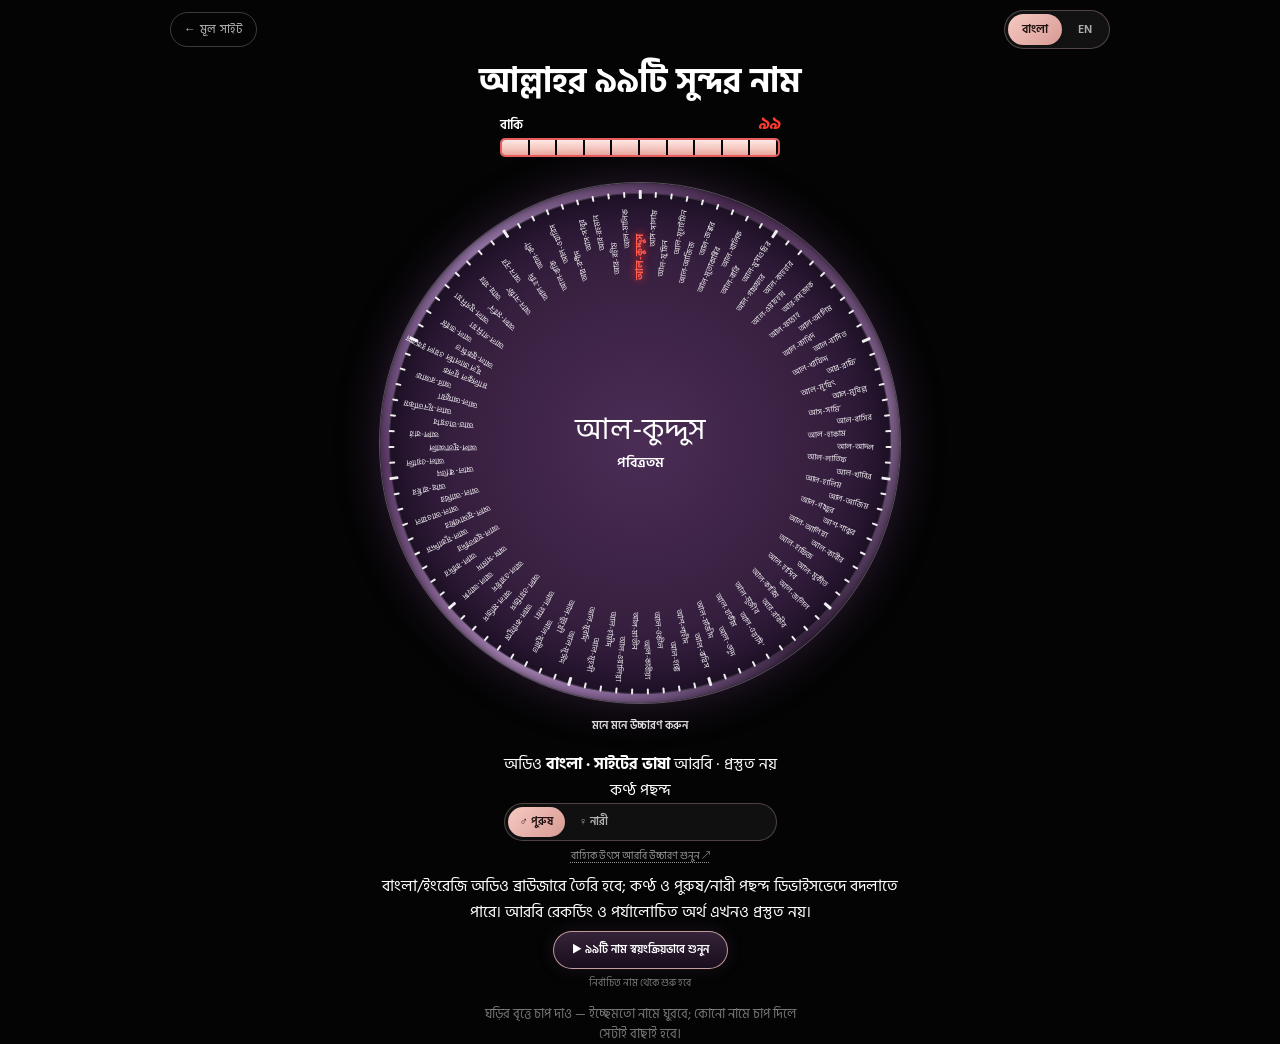
==== commit fa022b17: "Add IlmHub learning icon and favicon Co-authored-by: arena-agent <297053741+arena-agent@users.norepl" ====
--- a/dial.html
+++ b/dial.html
@@ -3,6 +3,7 @@
 <head>
 <meta charset="UTF-8" />
 <meta name="viewport" content="width=device-width, initial-scale=1.0" />
+<link rel="icon" type="image/svg+xml" href="assets/img/ilmhub-icon.svg" />
 <title>আল্লাহর ৯৯টি সুন্দর নাম · ডায়াল</title>
 <meta id="pageDescription" name="description" content="আল্লাহর ৯৯টি সুন্দর নাম, বাংলা উচ্চারণ ও অর্থসহ ইন্টার‌্যাকটিভ ডায়াল।" />
 <link rel="preconnect" href="https://fonts.googleapis.com" />
@@ -53,14 +54,30 @@
 <section class="name-block">
   <div class="motto"><span class="lg-bn">মনে মনে উচ্চারণ করুন</span><span class="lg-en">SAY IT IN YOUR HEART</span></div>
   <div class="auto-controls">
-    <div class="voice-toggle" role="group" aria-label="আরবি নামের কণ্ঠস্বর">
-      <button type="button" data-voice="male" aria-pressed="true"><span aria-hidden="true">♂</span> <span class="lg-bn">পুরুষ</span><span class="lg-en">Male</span></button>
-      <button type="button" data-voice="female" aria-pressed="false"><span aria-hidden="true">♀</span> <span class="lg-bn">নারী</span><span class="lg-en">Female</span></button>
+    <div class="audio-settings">
+      <div class="audio-language-control" role="group" aria-label="অডিওর ভাষা">
+        <span class="audio-setting-label"><span class="lg-bn">অডিও</span><span class="lg-en">Audio</span></span>
+        <strong id="audioLanguageLabel" aria-live="polite">বাংলা · সাইটের ভাষা</strong>
+        <button class="audio-language-pending" type="button" disabled aria-describedby="audioNotice" title="Arabic recordings and reviewed meanings are pending">
+          <span class="lg-bn">আরবি · প্রস্তুত নয়</span><span class="lg-en">Arabic · not ready</span>
+        </button>
+      </div>
+      <div class="audio-voice-control">
+        <span class="audio-setting-label"><span class="lg-bn">কণ্ঠ পছন্দ</span><span class="lg-en">Voice preference</span></span>
+        <div class="voice-toggle" role="group" aria-label="ডিভাইসের কণ্ঠ পছন্দ">
+          <button type="button" data-voice="male" aria-pressed="true"><span aria-hidden="true">♂</span> <span class="lg-bn">পুরুষ</span><span class="lg-en">Male</span></button>
+          <button type="button" data-voice="female" aria-pressed="false"><span aria-hidden="true">♀</span> <span class="lg-bn">নারী</span><span class="lg-en">Female</span></button>
+        </div>
+      </div>
+      <a class="voice-source-link" href="https://physiciansoftheheart.com/page-index.htm" target="_blank" rel="noopener noreferrer">
+        <span class="lg-bn">বাহ্যিক উৎসে আরবি উচ্চারণ শুনুন ↗</span><span class="lg-en">Listen to Arabic on the external source ↗</span>
+      </a>
     </div>
-    <a class="voice-source-link" href="https://physiciansoftheheart.com/page-index.htm" target="_blank" rel="noopener noreferrer">
-      <span class="lg-bn">বাহ্যিক উৎসে কণ্ঠ বেছে শুনুন ↗</span><span class="lg-en">Choose a voice on the source site ↗</span>
-    </a>
-    <button class="auto-play" id="autoPlayBtn" type="button" aria-pressed="false">▶ ৯৯টি নাম স্বয়ংক্রিয়ভাবে শুনুন</button>
+    <p class="audio-note" id="audioNotice">
+      <span class="lg-bn">বাংলা/ইংরেজি অডিও ব্রাউজারে তৈরি হবে; কণ্ঠ ও পুরুষ/নারী পছন্দ ডিভাইসভেদে বদলাতে পারে। আরবি রেকর্ডিং ও পর্যালোচিত অর্থ এখনও প্রস্তুত নয়।</span>
+      <span class="lg-en">Bangla/English speech is generated by your browser; available voices and gender matching vary by device. Arabic recordings and reviewed meanings are not ready yet.</span>
+    </p>
+    <button class="auto-play" id="autoPlayBtn" type="button" aria-pressed="false">▶ ৯৯টি নাম ও অর্থ স্বয়ংক্রিয়ভাবে শুনুন</button>
     <p class="auto-status" id="autoStatus" role="status" aria-live="polite">নির্বাচিত নাম থেকে শুরু হবে</p>
   </div>
   <p class="hint">
@@ -69,6 +86,7 @@
   </p>
 </section>
 
+<script src="name-speech.js"></script>
 <script src="dial.js"></script>
 </body>
 </html>
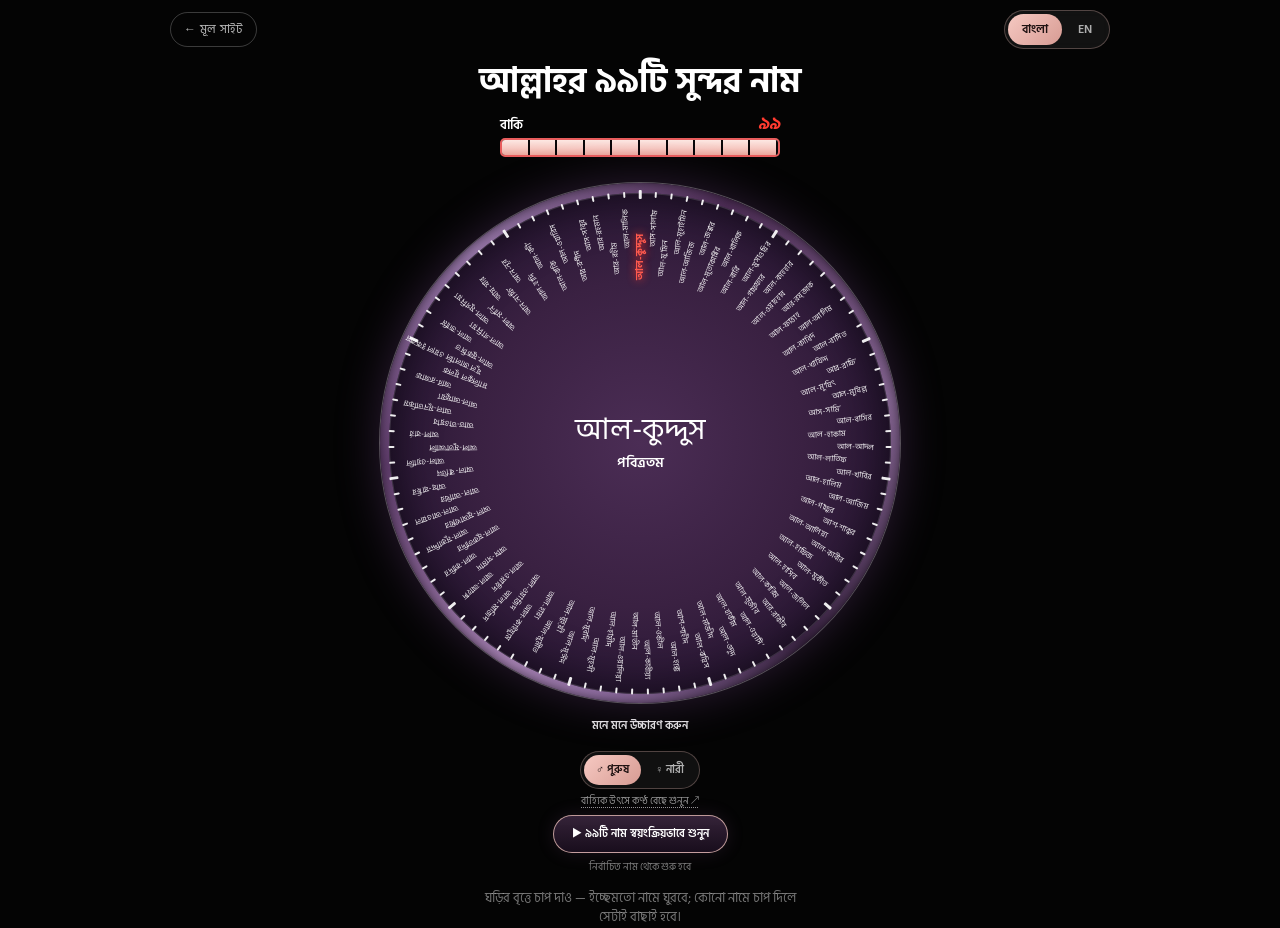
==== commit 205fa1ed: "Merge pull request #18 from SM-Amzad-Hossain/arena/abf49a3b-ilmhub Add an IlmHub learning icon and f" ====
--- a/dial.html
+++ b/dial.html
@@ -54,30 +54,14 @@
 <section class="name-block">
   <div class="motto"><span class="lg-bn">মনে মনে উচ্চারণ করুন</span><span class="lg-en">SAY IT IN YOUR HEART</span></div>
   <div class="auto-controls">
-    <div class="audio-settings">
-      <div class="audio-language-control" role="group" aria-label="অডিওর ভাষা">
-        <span class="audio-setting-label"><span class="lg-bn">অডিও</span><span class="lg-en">Audio</span></span>
-        <strong id="audioLanguageLabel" aria-live="polite">বাংলা · সাইটের ভাষা</strong>
-        <button class="audio-language-pending" type="button" disabled aria-describedby="audioNotice" title="Arabic recordings and reviewed meanings are pending">
-          <span class="lg-bn">আরবি · প্রস্তুত নয়</span><span class="lg-en">Arabic · not ready</span>
-        </button>
-      </div>
-      <div class="audio-voice-control">
-        <span class="audio-setting-label"><span class="lg-bn">কণ্ঠ পছন্দ</span><span class="lg-en">Voice preference</span></span>
-        <div class="voice-toggle" role="group" aria-label="ডিভাইসের কণ্ঠ পছন্দ">
-          <button type="button" data-voice="male" aria-pressed="true"><span aria-hidden="true">♂</span> <span class="lg-bn">পুরুষ</span><span class="lg-en">Male</span></button>
-          <button type="button" data-voice="female" aria-pressed="false"><span aria-hidden="true">♀</span> <span class="lg-bn">নারী</span><span class="lg-en">Female</span></button>
-        </div>
-      </div>
-      <a class="voice-source-link" href="https://physiciansoftheheart.com/page-index.htm" target="_blank" rel="noopener noreferrer">
-        <span class="lg-bn">বাহ্যিক উৎসে আরবি উচ্চারণ শুনুন ↗</span><span class="lg-en">Listen to Arabic on the external source ↗</span>
-      </a>
+    <div class="voice-toggle" role="group" aria-label="আরবি নামের কণ্ঠস্বর">
+      <button type="button" data-voice="male" aria-pressed="true"><span aria-hidden="true">♂</span> <span class="lg-bn">পুরুষ</span><span class="lg-en">Male</span></button>
+      <button type="button" data-voice="female" aria-pressed="false"><span aria-hidden="true">♀</span> <span class="lg-bn">নারী</span><span class="lg-en">Female</span></button>
     </div>
-    <p class="audio-note" id="audioNotice">
-      <span class="lg-bn">বাংলা/ইংরেজি অডিও ব্রাউজারে তৈরি হবে; কণ্ঠ ও পুরুষ/নারী পছন্দ ডিভাইসভেদে বদলাতে পারে। আরবি রেকর্ডিং ও পর্যালোচিত অর্থ এখনও প্রস্তুত নয়।</span>
-      <span class="lg-en">Bangla/English speech is generated by your browser; available voices and gender matching vary by device. Arabic recordings and reviewed meanings are not ready yet.</span>
-    </p>
-    <button class="auto-play" id="autoPlayBtn" type="button" aria-pressed="false">▶ ৯৯টি নাম ও অর্থ স্বয়ংক্রিয়ভাবে শুনুন</button>
+    <a class="voice-source-link" href="https://physiciansoftheheart.com/page-index.htm" target="_blank" rel="noopener noreferrer">
+      <span class="lg-bn">বাহ্যিক উৎসে কণ্ঠ বেছে শুনুন ↗</span><span class="lg-en">Choose a voice on the source site ↗</span>
+    </a>
+    <button class="auto-play" id="autoPlayBtn" type="button" aria-pressed="false">▶ ৯৯টি নাম স্বয়ংক্রিয়ভাবে শুনুন</button>
     <p class="auto-status" id="autoStatus" role="status" aria-live="polite">নির্বাচিত নাম থেকে শুরু হবে</p>
   </div>
   <p class="hint">
@@ -86,7 +70,6 @@
   </p>
 </section>
 
-<script src="name-speech.js"></script>
 <script src="dial.js"></script>
 </body>
 </html>
